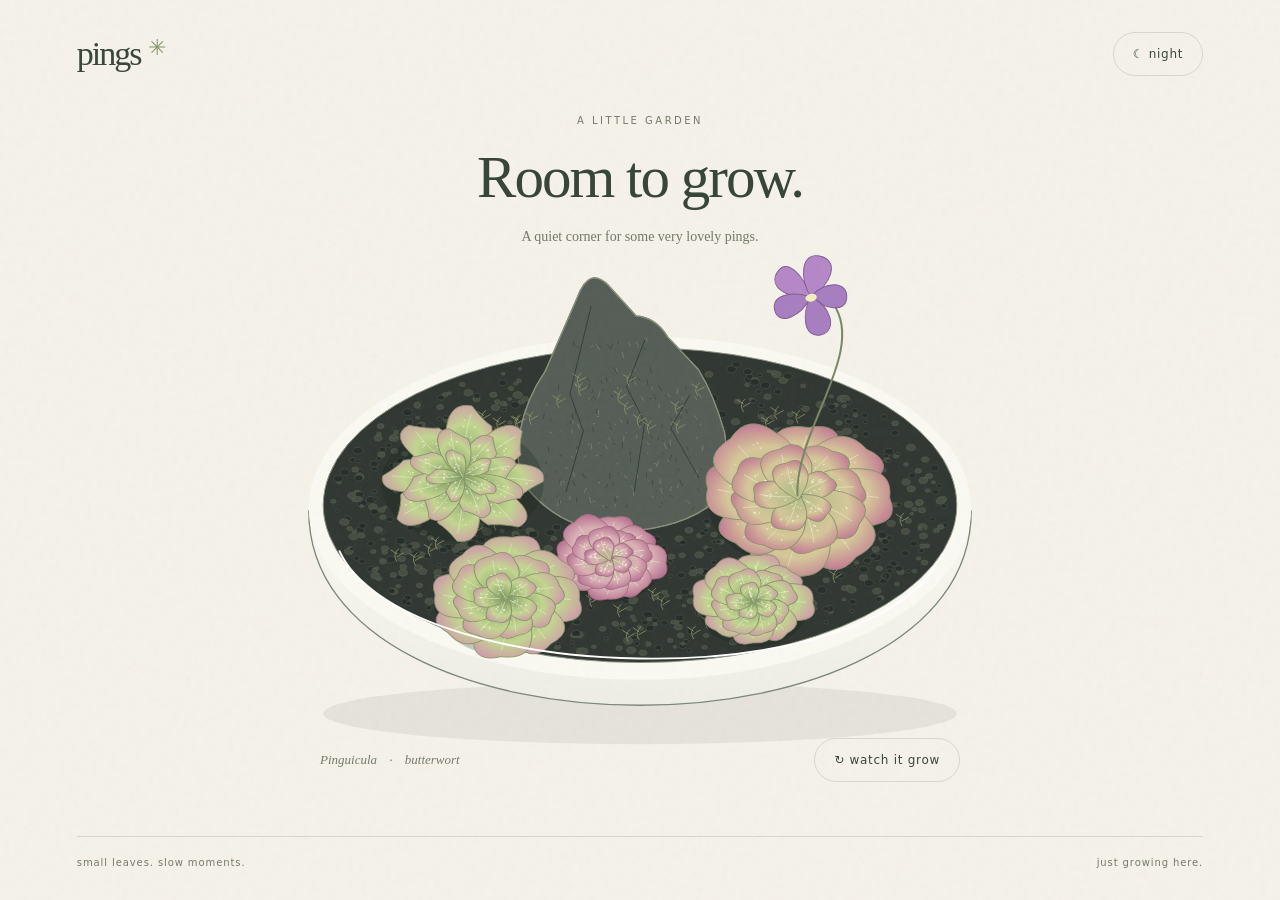
==== index.html @ 862945eb "Add photo-inspired animated Pinguicula bowl without notes" ====
<!doctype html>
<html lang="en">
<head>
  <meta charset="utf-8">
  <meta name="viewport" content="width=device-width, initial-scale=1">
  <meta name="theme-color" content="#f5f2e9">
  <meta name="robots" content="noindex, nofollow">
  <meta name="description" content="A little Pinguicula garden, slowly drawn into bloom.">
  <title>Pings — a little garden</title>
  <link rel="stylesheet" href="pings.css">
  <script defer src="js/pings.js"></script>
</head>
<body>
  <main>
    <header><a class="wordmark" href="./" aria-label="Pings home">pings<span>✳</span></a><button id="light" type="button" aria-pressed="false">☾ <span>night</span></button></header>
    <section class="garden-space" aria-labelledby="heading">
      <div class="intro"><p class="eyebrow">a little garden</p><h1 id="heading">Room to grow.</h1><p class="subtitle">A quiet corner for some very lovely pings.</p></div>
      <svg id="garden" viewBox="0 130 1000 560" role="img" aria-labelledby="garden-title garden-desc"><title id="garden-title">A bowl of Pinguiculas</title><desc id="garden-desc">Green and blush-pink rosettes nestle around a dark rock in a white ceramic bowl, with moss, black pebbles and one purple flower.</desc></svg>
      <div class="garden-bottom"><span class="botanical">Pinguicula <i>·</i> butterwort</span><button id="replay" type="button"><span aria-hidden="true">↻</span> watch it grow</button></div>
    </section>
    <footer><span>small leaves. slow moments.</span><span>just growing here.</span></footer>
  </main>
  <noscript><p class="fallback">Enable JavaScript to see the garden draw itself.</p></noscript>
</body>
</html>
---- pings.css ----
:root{color-scheme:light;--paper:#f5f2e9;--ink:#384637;--muted:#747a68;--line:#d8d9cb;--bowl:#eeeee5;--rim:#faf9f2;--soil:#303631;--rock:#555d56;--shadow:#333c29}
*{box-sizing:border-box}body{margin:0;background:var(--paper);color:var(--ink);font-family:Georgia,'Times New Roman',serif;transition:background .7s,color .7s}body:before{content:'';position:fixed;inset:0;pointer-events:none;opacity:.13;background-image:url("data:image/svg+xml,%3Csvg viewBox='0 0 180 180' xmlns='http://www.w3.org/2000/svg'%3E%3Cfilter id='n'%3E%3CfeTurbulence type='fractalNoise' baseFrequency='.8' numOctaves='3' stitchTiles='stitch'/%3E%3C/filter%3E%3Cpath fill='%23888' filter='url(%23n)' opacity='.3' d='M0 0h180v180H0z'/%3E%3C/svg%3E")}
main{max-width:1440px;margin:auto;padding:28px 6vw 22px}header,footer,.garden-bottom{display:flex;align-items:center;justify-content:space-between}header{height:52px}.wordmark{font-size:34px;letter-spacing:-2px;text-decoration:none;color:inherit}.wordmark span{font-size:22px;color:#89966f;margin-left:8px;vertical-align:top}button{font:12px system-ui,sans-serif;letter-spacing:.06em;background:transparent;color:inherit;border:1px solid var(--line);border-radius:30px;padding:12px 19px;cursor:pointer;min-height:44px;transition:background .2s}button:hover{background:#8b9b7a18}button:focus-visible,a:focus-visible{outline:2px solid #8b668f;outline-offset:5px}.garden-space{max-width:960px;margin:35px auto 54px}.intro{text-align:center;position:relative;z-index:1}.eyebrow{font:10px system-ui,sans-serif;letter-spacing:.25em;text-transform:uppercase;color:var(--muted);margin:0 0 17px}h1{font-size:clamp(37px,5vw,59px);font-weight:400;letter-spacing:-2px;margin:0}.subtitle{font-size:14px;color:var(--muted);margin:17px 0 0}#garden{display:block;width:100%;height:auto;margin:-25px auto -20px;overflow:visible}.garden-bottom{max-width:640px;margin:auto}.botanical{font-size:13px;font-style:italic;color:var(--muted)}.botanical i{padding:0 9px}footer{border-top:1px solid var(--line);padding-top:20px;font:10px system-ui,sans-serif;letter-spacing:.09em;color:var(--muted)}.fallback{text-align:center}.draw{stroke-dasharray:1;stroke-dashoffset:1;animation:trace 1.6s ease forwards;animation-delay:var(--delay,0s)}.wash{opacity:0;animation:appear 1.6s ease forwards;animation-delay:var(--delay,0s)}@keyframes trace{to{stroke-dashoffset:0}}@keyframes appear{to{opacity:1}}[data-theme=dark]{color-scheme:dark;--paper:#202b28;--ink:#e0e5d7;--muted:#adb7a2;--line:#48574c;--bowl:#b9c6b8;--rim:#dae1d0;--soil:#18221e;--rock:#47544e;--shadow:#0c1510}[data-theme=dark] #garden{filter:saturate(.85)}@media(max-width:600px){main{padding:20px 6vw}.garden-space{margin:55px auto 55px}.intro{padding:0 10px}.subtitle{font-size:13px;line-height:1.6}#garden{width:114%;max-width:none;margin:7px -7% 8px}.garden-bottom{gap:10px}.botanical{font-size:11px}button{padding:11px 14px}footer{font-size:9px;gap:10px}.wordmark{font-size:30px}}@media(prefers-reduced-motion:reduce){*,*:before{animation:none!important;transition:none!important}.draw{stroke-dashoffset:0}.wash{opacity:1}}
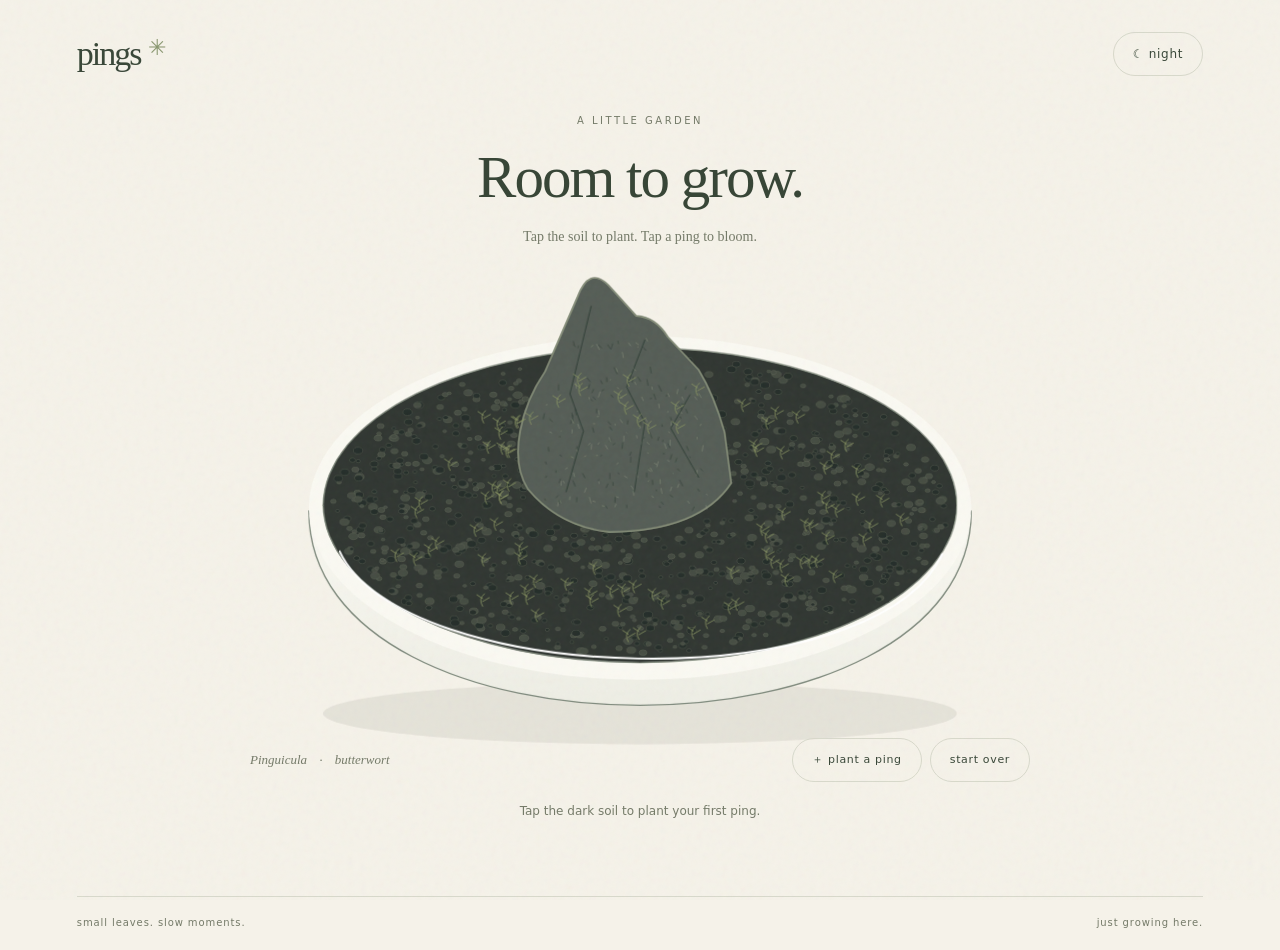
==== commit c261594f: "Let soil taps grow randomized pings and plant taps draw blooms" ====
--- a/index.html
+++ b/index.html
@@ -14,9 +14,10 @@
   <main>
     <header><a class="wordmark" href="./" aria-label="Pings home">pings<span>✳</span></a><button id="light" type="button" aria-pressed="false">☾ <span>night</span></button></header>
     <section class="garden-space" aria-labelledby="heading">
-      <div class="intro"><p class="eyebrow">a little garden</p><h1 id="heading">Room to grow.</h1><p class="subtitle">A quiet corner for some very lovely pings.</p></div>
-      <svg id="garden" viewBox="0 130 1000 560" role="img" aria-labelledby="garden-title garden-desc"><title id="garden-title">A bowl of Pinguiculas</title><desc id="garden-desc">Green and blush-pink rosettes nestle around a dark rock in a white ceramic bowl, with moss, black pebbles and one purple flower.</desc></svg>
-      <div class="garden-bottom"><span class="botanical">Pinguicula <i>·</i> butterwort</span><button id="replay" type="button"><span aria-hidden="true">↻</span> watch it grow</button></div>
+      <div class="intro"><p class="eyebrow">a little garden</p><h1 id="heading">Room to grow.</h1><p class="subtitle">Tap the soil to plant. Tap a ping to bloom.</p></div>
+      <svg id="garden" viewBox="0 130 1000 560" role="group" aria-labelledby="garden-title garden-desc"><title id="garden-title">A bowl of Pinguiculas</title><desc id="garden-desc">An interactive white bowl with dark pebbles, moss and a central rock. Tap open soil to grow randomized Pinguiculas. Tap a plant to grow its flower. Use the Plant a ping button and Tab to plants for keyboard access.</desc></svg>
+      <div class="garden-bottom"><span class="botanical">Pinguicula <i>·</i> butterwort</span><div class="actions"><button id="plant" type="button">＋ plant a ping</button><button id="reset" type="button">start over</button><button id="replay" type="button" hidden>clear bowl</button></div></div>
+      <p id="garden-status" role="status" aria-live="polite">Tap the dark soil to plant your first ping.</p>
     </section>
     <footer><span>small leaves. slow moments.</span><span>just growing here.</span></footer>
   </main>
--- a/pings.css
+++ b/pings.css
@@ -1,3 +1,7 @@
 :root{color-scheme:light;--paper:#f5f2e9;--ink:#384637;--muted:#747a68;--line:#d8d9cb;--bowl:#eeeee5;--rim:#faf9f2;--soil:#303631;--rock:#555d56;--shadow:#333c29}
 *{box-sizing:border-box}body{margin:0;background:var(--paper);color:var(--ink);font-family:Georgia,'Times New Roman',serif;transition:background .7s,color .7s}body:before{content:'';position:fixed;inset:0;pointer-events:none;opacity:.13;background-image:url("data:image/svg+xml,%3Csvg viewBox='0 0 180 180' xmlns='http://www.w3.org/2000/svg'%3E%3Cfilter id='n'%3E%3CfeTurbulence type='fractalNoise' baseFrequency='.8' numOctaves='3' stitchTiles='stitch'/%3E%3C/filter%3E%3Cpath fill='%23888' filter='url(%23n)' opacity='.3' d='M0 0h180v180H0z'/%3E%3C/svg%3E")}
 main{max-width:1440px;margin:auto;padding:28px 6vw 22px}header,footer,.garden-bottom{display:flex;align-items:center;justify-content:space-between}header{height:52px}.wordmark{font-size:34px;letter-spacing:-2px;text-decoration:none;color:inherit}.wordmark span{font-size:22px;color:#89966f;margin-left:8px;vertical-align:top}button{font:12px system-ui,sans-serif;letter-spacing:.06em;background:transparent;color:inherit;border:1px solid var(--line);border-radius:30px;padding:12px 19px;cursor:pointer;min-height:44px;transition:background .2s}button:hover{background:#8b9b7a18}button:focus-visible,a:focus-visible{outline:2px solid #8b668f;outline-offset:5px}.garden-space{max-width:960px;margin:35px auto 54px}.intro{text-align:center;position:relative;z-index:1}.eyebrow{font:10px system-ui,sans-serif;letter-spacing:.25em;text-transform:uppercase;color:var(--muted);margin:0 0 17px}h1{font-size:clamp(37px,5vw,59px);font-weight:400;letter-spacing:-2px;margin:0}.subtitle{font-size:14px;color:var(--muted);margin:17px 0 0}#garden{display:block;width:100%;height:auto;margin:-25px auto -20px;overflow:visible}.garden-bottom{max-width:640px;margin:auto}.botanical{font-size:13px;font-style:italic;color:var(--muted)}.botanical i{padding:0 9px}footer{border-top:1px solid var(--line);padding-top:20px;font:10px system-ui,sans-serif;letter-spacing:.09em;color:var(--muted)}.fallback{text-align:center}.draw{stroke-dasharray:1;stroke-dashoffset:1;animation:trace 1.6s ease forwards;animation-delay:var(--delay,0s)}.wash{opacity:0;animation:appear 1.6s ease forwards;animation-delay:var(--delay,0s)}@keyframes trace{to{stroke-dashoffset:0}}@keyframes appear{to{opacity:1}}[data-theme=dark]{color-scheme:dark;--paper:#202b28;--ink:#e0e5d7;--muted:#adb7a2;--line:#48574c;--bowl:#b9c6b8;--rim:#dae1d0;--soil:#18221e;--rock:#47544e;--shadow:#0c1510}[data-theme=dark] #garden{filter:saturate(.85)}@media(max-width:600px){main{padding:20px 6vw}.garden-space{margin:55px auto 55px}.intro{padding:0 10px}.subtitle{font-size:13px;line-height:1.6}#garden{width:114%;max-width:none;margin:7px -7% 8px}.garden-bottom{gap:10px}.botanical{font-size:11px}button{padding:11px 14px}footer{font-size:9px;gap:10px}.wordmark{font-size:30px}}@media(prefers-reduced-motion:reduce){*,*:before{animation:none!important;transition:none!important}.draw{stroke-dashoffset:0}.wash{opacity:1}}
+
+#garden{touch-action:manipulation}.ping{cursor:pointer;outline:none}.ping:focus-visible>.hit-area{stroke:var(--ink);stroke-width:2;stroke-dasharray:3 4}.actions{display:flex;gap:8px;flex-wrap:wrap;justify-content:center}.garden-bottom{max-width:780px;gap:16px;flex-wrap:wrap}.garden-bottom button{font-size:11px}#garden-status{text-align:center;font:12px/1.6 system-ui,sans-serif;color:var(--muted);min-height:40px;margin:20px auto 0;max-width:480px}[hidden]{display:none!important}@media(max-width:600px){.garden-bottom{justify-content:center}.botanical{width:100%;text-align:center}.garden-space{margin-bottom:30px}#garden-status{font-size:11px}}
+
+body{overflow-x:clip}
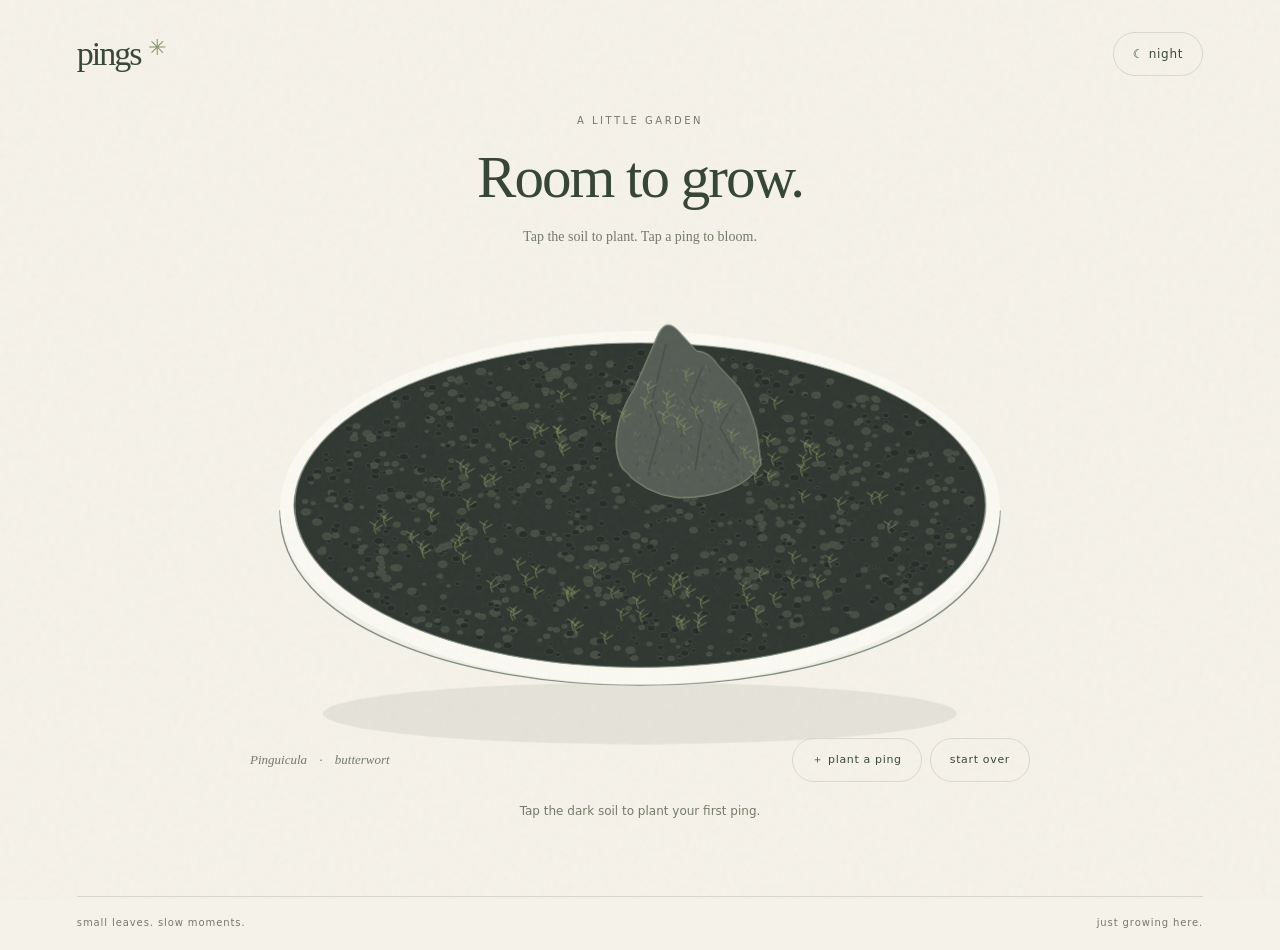
==== commit f298ab55: "Widen bowl and randomize a smaller rock for each new garden" ====
--- a/index.html
+++ b/index.html
@@ -15,7 +15,7 @@
     <header><a class="wordmark" href="./" aria-label="Pings home">pings<span>✳</span></a><button id="light" type="button" aria-pressed="false">☾ <span>night</span></button></header>
     <section class="garden-space" aria-labelledby="heading">
       <div class="intro"><p class="eyebrow">a little garden</p><h1 id="heading">Room to grow.</h1><p class="subtitle">Tap the soil to plant. Tap a ping to bloom.</p></div>
-      <svg id="garden" viewBox="0 130 1000 560" role="group" aria-labelledby="garden-title garden-desc"><title id="garden-title">A bowl of Pinguiculas</title><desc id="garden-desc">An interactive white bowl with dark pebbles, moss and a central rock. Tap open soil to grow randomized Pinguiculas. Tap a plant to grow its flower. Use the Plant a ping button and Tab to plants for keyboard access.</desc></svg>
+      <svg id="garden" viewBox="0 130 1000 560" role="group" aria-labelledby="garden-title garden-desc"><title id="garden-title">A bowl of Pinguiculas</title><desc id="garden-desc">An interactive white bowl with dark pebbles, moss and a rock placed toward the back. Tap open soil to grow randomized Pinguiculas. Tap a plant to grow its flower. Use the Plant a ping button and Tab to plants for keyboard access.</desc></svg>
       <div class="garden-bottom"><span class="botanical">Pinguicula <i>·</i> butterwort</span><div class="actions"><button id="plant" type="button">＋ plant a ping</button><button id="reset" type="button">start over</button><button id="replay" type="button" hidden>clear bowl</button></div></div>
       <p id="garden-status" role="status" aria-live="polite">Tap the dark soil to plant your first ping.</p>
     </section>
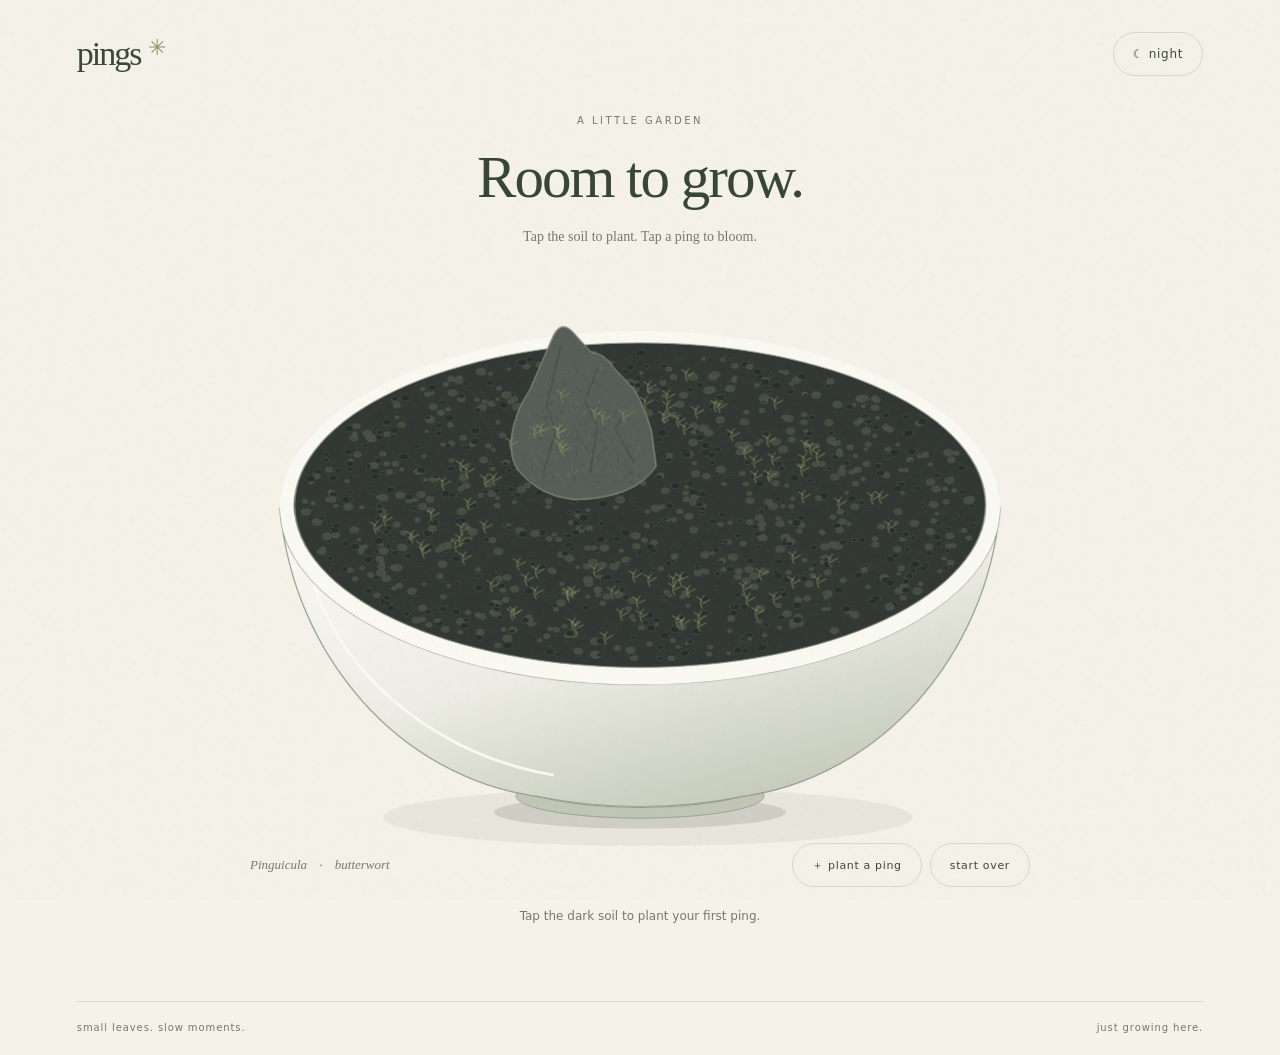
==== commit 2b01bbb8: "Give the ceramic bowl a rounded body, foot and dimensional shading" ====
--- a/index.html
+++ b/index.html
@@ -15,7 +15,7 @@
     <header><a class="wordmark" href="./" aria-label="Pings home">pings<span>✳</span></a><button id="light" type="button" aria-pressed="false">☾ <span>night</span></button></header>
     <section class="garden-space" aria-labelledby="heading">
       <div class="intro"><p class="eyebrow">a little garden</p><h1 id="heading">Room to grow.</h1><p class="subtitle">Tap the soil to plant. Tap a ping to bloom.</p></div>
-      <svg id="garden" viewBox="0 130 1000 560" role="group" aria-labelledby="garden-title garden-desc"><title id="garden-title">A bowl of Pinguiculas</title><desc id="garden-desc">An interactive white bowl with dark pebbles, moss and a rock placed toward the back. Tap open soil to grow randomized Pinguiculas. Tap a plant to grow its flower. Use the Plant a ping button and Tab to plants for keyboard access.</desc></svg>
+      <svg id="garden" viewBox="0 130 1000 670" role="group" aria-labelledby="garden-title garden-desc"><title id="garden-title">A bowl of Pinguiculas</title><desc id="garden-desc">An interactive white bowl with dark pebbles, moss and a rock placed toward the back. Tap open soil to grow randomized Pinguiculas. Tap a plant to grow its flower. Use the Plant a ping button and Tab to plants for keyboard access.</desc></svg>
       <div class="garden-bottom"><span class="botanical">Pinguicula <i>·</i> butterwort</span><div class="actions"><button id="plant" type="button">＋ plant a ping</button><button id="reset" type="button">start over</button><button id="replay" type="button" hidden>clear bowl</button></div></div>
       <p id="garden-status" role="status" aria-live="polite">Tap the dark soil to plant your first ping.</p>
     </section>
--- a/pings.css
+++ b/pings.css
@@ -5,3 +5,5 @@
 #garden{touch-action:manipulation}.ping{cursor:pointer;outline:none}.ping:focus-visible>.hit-area{stroke:var(--ink);stroke-width:2;stroke-dasharray:3 4}.actions{display:flex;gap:8px;flex-wrap:wrap;justify-content:center}.garden-bottom{max-width:780px;gap:16px;flex-wrap:wrap}.garden-bottom button{font-size:11px}#garden-status{text-align:center;font:12px/1.6 system-ui,sans-serif;color:var(--muted);min-height:40px;margin:20px auto 0;max-width:480px}[hidden]{display:none!important}@media(max-width:600px){.garden-bottom{justify-content:center}.botanical{width:100%;text-align:center}.garden-space{margin-bottom:30px}#garden-status{font-size:11px}}
 
 body{overflow-x:clip}
+
+:root{--ceramic-shade:#c0c6b5}[data-theme=dark]{--ceramic-shade:#7f9284}
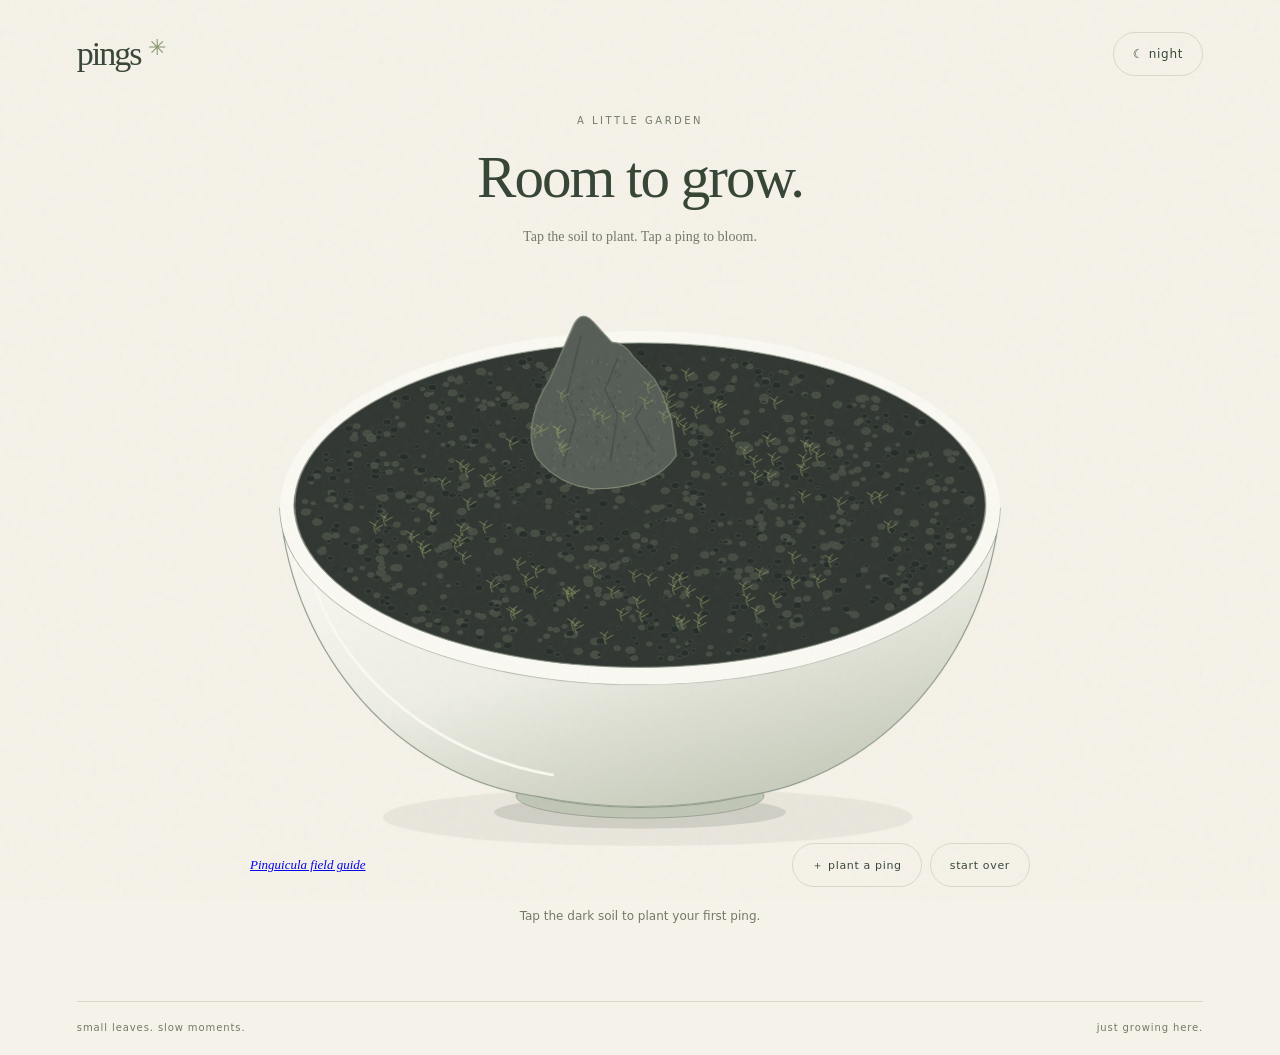
==== commit 0dfb9eaf: "Add sourced ten-profile Pinguicula field guide and seeded leaf studies" ====
--- a/index.html
+++ b/index.html
@@ -16,7 +16,7 @@
     <section class="garden-space" aria-labelledby="heading">
       <div class="intro"><p class="eyebrow">a little garden</p><h1 id="heading">Room to grow.</h1><p class="subtitle">Tap the soil to plant. Tap a ping to bloom.</p></div>
       <svg id="garden" viewBox="0 130 1000 670" role="group" aria-labelledby="garden-title garden-desc"><title id="garden-title">A bowl of Pinguiculas</title><desc id="garden-desc">An interactive white bowl with dark pebbles, moss and a rock placed toward the back. Tap open soil to grow randomized Pinguiculas. Tap a plant to grow its flower. Use the Plant a ping button and Tab to plants for keyboard access.</desc></svg>
-      <div class="garden-bottom"><span class="botanical">Pinguicula <i>·</i> butterwort</span><div class="actions"><button id="plant" type="button">＋ plant a ping</button><button id="reset" type="button">start over</button><button id="replay" type="button" hidden>clear bowl</button></div></div>
+      <div class="garden-bottom"><span class="botanical"><a href="field-guide.html">Pinguicula field guide</a></span><div class="actions"><button id="plant" type="button">＋ plant a ping</button><button id="reset" type="button">start over</button><button id="replay" type="button" hidden>clear bowl</button></div></div>
       <p id="garden-status" role="status" aria-live="polite">Tap the dark soil to plant your first ping.</p>
     </section>
     <footer><span>small leaves. slow moments.</span><span>just growing here.</span></footer>
